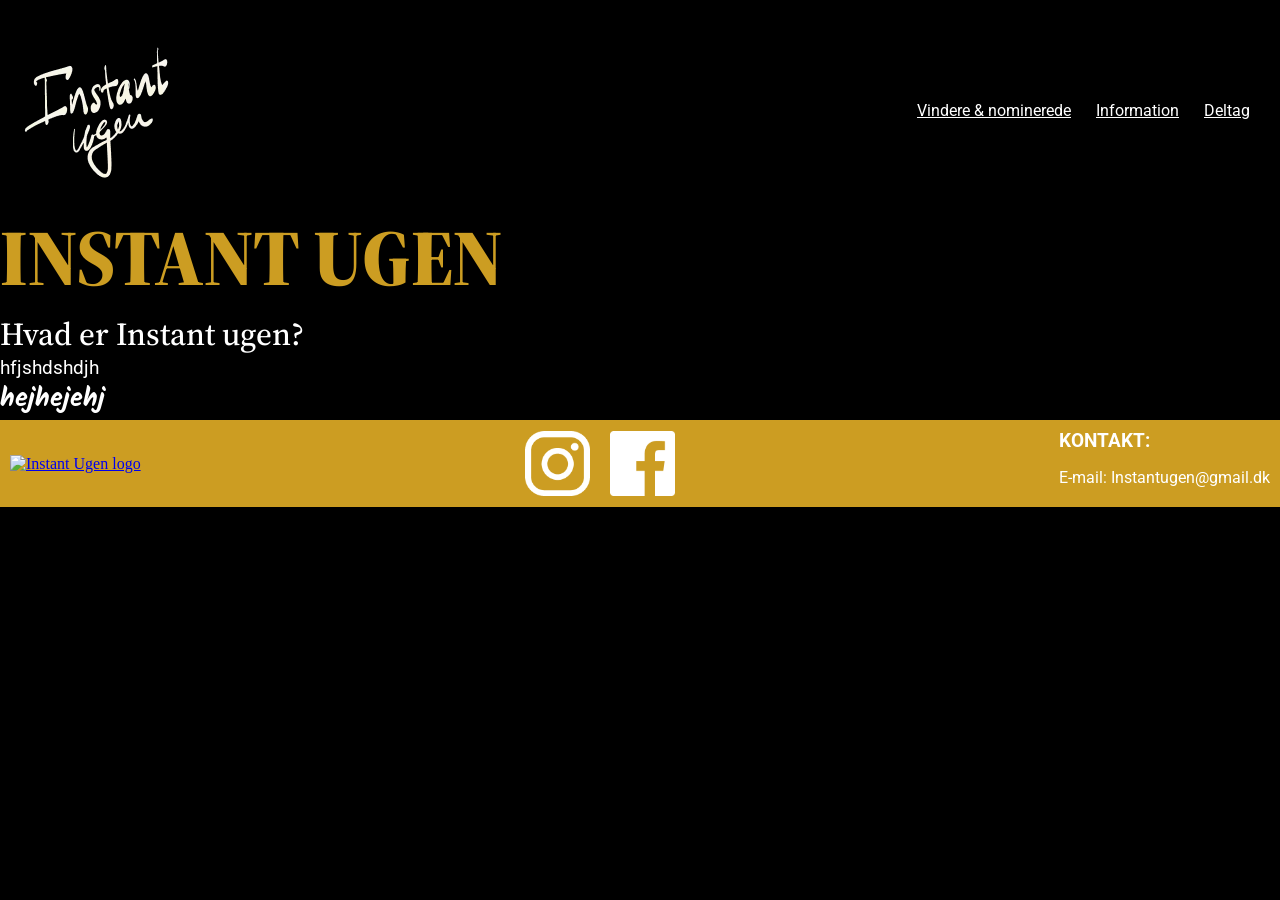
==== index.html @ 0c317a27 "initial comit" ====
<!doctype html>
<html lang="en">
  <head>
    <meta charset="UTF-8" />
    <meta name="viewport" content="width=device-width, initial-scale=1.0" />
    <title>Document</title>

    <link rel="stylesheet" href="css/global.css" />
    <link rel="stylesheet" href="css/index.css" />

    <link rel="preconnect" href="https://fonts.googleapis.com" />
    <link rel="preconnect" href="https://fonts.gstatic.com" crossorigin />
    <link
      href="https://fonts.googleapis.com/css2?family=Source+Serif+4:ital,opsz,wght@0,8..60,200..900;1,8..60,200..900&display=swap"
      rel="stylesheet"
    />

    <link rel="preconnect" href="https://fonts.googleapis.com" />
    <link rel="preconnect" href="https://fonts.gstatic.com" crossorigin />
    <link
      href="https://fonts.googleapis.com/css2?family=Roboto:ital,wght@0,100..900;1,100..900&display=swap"
      rel="stylesheet"
    />

    <link rel="preconnect" href="https://fonts.googleapis.com" />
    <link rel="preconnect" href="https://fonts.gstatic.com" crossorigin />
    <link
      href="https://fonts.googleapis.com/css2?family=Kalam:wght@300;400;700&display=swap"
      rel="stylesheet"
    />

    <script src="js/burger.js" defer></script>
    <script src="js/index.js" defer></script>
    />
  </head>
  <body>
    <header>
      <div class="logo">
        <a href="/">
          <img src="logo/Logo.webp" alt="logo" />
        </a>
      </div>

      <nav>
        <ul class="menu">
          <li><a href="vindere.html">Vindere & nominerede</a></li>
          <li><a href="info.html">Information</a></li>
          <li><a href="formular.html">Deltag</a></li>
        </ul>

        <button class="burger">
          <span class="line"></span>
          <span class="line"></span>
          <span class="line"></span>
        </button>
      </nav>
    </header>

    <main>
      <h1>INSTANT UGEN</h1>
      <h2>Hvad er Instant ugen?</h2>
      <p>hfjshdshdjh</p>
      <h4>hejhejehj</h4>
    </main>

    <footer class="footer">
      <div class="footer-logo">
        <a href="/">
          <img src="logo/logo.webp" alt="Instant Ugen logo" />
        </a>
      </div>

      <div class="socialemedia">
        <a href="#">
          <img src="logo/instagram_logo2.webp" alt="Instagram" />
        </a>

        <a href="#">
          <img src="logo/facebook_icon2.webp" alt="Facebook" />
        </a>
      </div>

      <div class="kontaktinfo">
        <h3>KONTAKT:</h3>
        <p>E-mail: Instantugen@gmail.dk</p>
      </div>
    </footer>
  </body>
</html>
---- css/global.css ----
/* ************* RESET ************* */
* {
  margin: 0;
  padding: 0;
  box-sizing: border-box;
}

img {
  width: 100%;
  height: auto;
  display: block;
}

/* ************* FARVER ************* */
:root {
  --background-color: #000;
  --overskrift-color: #cc9d22;
  --underoverskrift_1-color: #a93939;
  --underoverskrift_2-color: #cc9d22;
  --boks-color: #79d3ff;
  --tekst-color: #ffffff;
}

/* ************* BODY ************* */
body {
  background-color: var(--background-color);
}

/* ************* OVERSKRIFTER ************* */
h1 {
  font-family: "Source Serif 4", serif;
  font-weight: 900;
  font-size: 3rem;
  color: var(--overskrift-color);
}

h2 {
  font-family: "Source Serif 4", serif;
  font-weight: 500;
  font-size: 1.5rem;
  color: white;
}

p {
  font-family: "Roboto";
  font-size: 1rem;
  color: var(--tekst-color);
}

h4 {
  font-family: "Kalam";
  font-size: 1.3rem;
  color: var(--tekst-color);
}

/*************** FOOTER ***************/

.footer {
  background-color: #cc9d22;
  width: 100%;
  padding: 10px;

  display: flex;
  align-items: center;
  justify-content: space-between;
}

/* LOGO */

.footer .logo {
  width: 140px;
}

.footer .logo img {
  width: 100%;
  height: auto;
}

/* SOCIALE MEDIER */

.socialemedia {
  display: flex;
  flex-direction: row;
  align-items: center;
  justify-content: center;
  gap: 20px;
}

.socialemedia img {
  width: 65px;
  height: 65px;
  object-fit: contain;
  transition: transform 0.2s ease;
}

.socialemedia img:hover {
  transform: scale(1.1);
}

/* KONTAKT */

.kontaktinfo {
  color: white;
  font-family: "Roboto";
}

.kontaktinfo p {
  font-family: "Roboto";
  margin: 0 0 10px 0;
  font-size: 1rem;
  margin-top: 1rem;
}

/*************** MOBIL ***************/

@media (max-width: 800px) {
  .footer {
    flex-direction: column;
    justify-content: center;
    gap: 35px;
    padding: 40px 20px;
    text-align: center;
  }

  .footer .logo {
    width: 120px;
  }

  .socialemedia img {
    width: 55px;
    height: 55px;
  }
}

/****************** menu ****************/

header {
  position: sticky;
  top: 0;
  display: flex;
  justify-content: space-between;
  align-items: center;
  padding: 20px;
  background-color: #0000;
}

.menu {
  display: flex;
  list-style: none;
  margin: 0;
  padding: 0;
}

.menu li {
  margin-right: 5px;
}

.menu li:last-child {
  margin-right: 0;
}

.menu a {
  display: block;
  padding: 10px;
  color: #ffffff;
  font-family: "roboto";
  font-size: 1rem;
  transition: color 0.3s;
  text-align: end;
}

.menu a:hover {
  color: #cc9d22;
}

.burger {
  width: 30px;
  height: 20px;
  cursor: pointer;
}

.burger .line {
  display: block;
  width: 100%;
  height: 2px;
  background-color: #ffffff;
  margin-bottom: 5px;
  transition: 0.2s linear;
}
.burger {
  display: none;
}

@media screen and (max-width: 800px) {
  .menu {
    display: none;
  }
  .burger {
    display: block;
    background-color: transparent;
    border: 0;
  }
  .burger.active .line:nth-child(1) {
    transform: rotate(45deg) translate(5px, 5px);
    transition: 0.2s linear;
  }

  .burger.active .line:nth-child(2) {
    opacity: 0;
    transition: 0.15s linear;
  }

  .burger.active .line:nth-child(3) {
    transform: rotate(-45deg) translate(5px, -5px);
    transition: 0.2s linear;
  }

  nav.active .menu {
    display: block;
    background-color: #0000;
    position: absolute;
    top: 94px;
    left: 0;
    width: 100%;
    box-shadow: 0 10px 10px rgba(0, 0, 0, 0.1);
    z-index: 1;
  }

  nav.active .menu li {
    margin: 10px 20px;
  }

  nav.active .menu a {
    font-size: 24px;
  }
}

.knapheader a {
  text-decoration: none;
  background-color: white;
  color: #c39b7a;
  border: 3px solid;
  padding: 10px 20px;
  border-radius: 50px;
  font-size: 1.5rem;
  font-weight: bold;
}

.knapheader a:hover {
  color: black;
}

@media (min-width: 800px) {
  /* ************* OVERSKRIFTER ************* */
  h1 {
    font-size: 5rem;
  }

  h2 {
    font-size: 2rem;
  }

  p {
    font-size: 1.2rem;
  }

  h4 {
    font-size: 1.6rem;
  }
}
---- css/index.css ----
@media (min-width: 800px) {
}
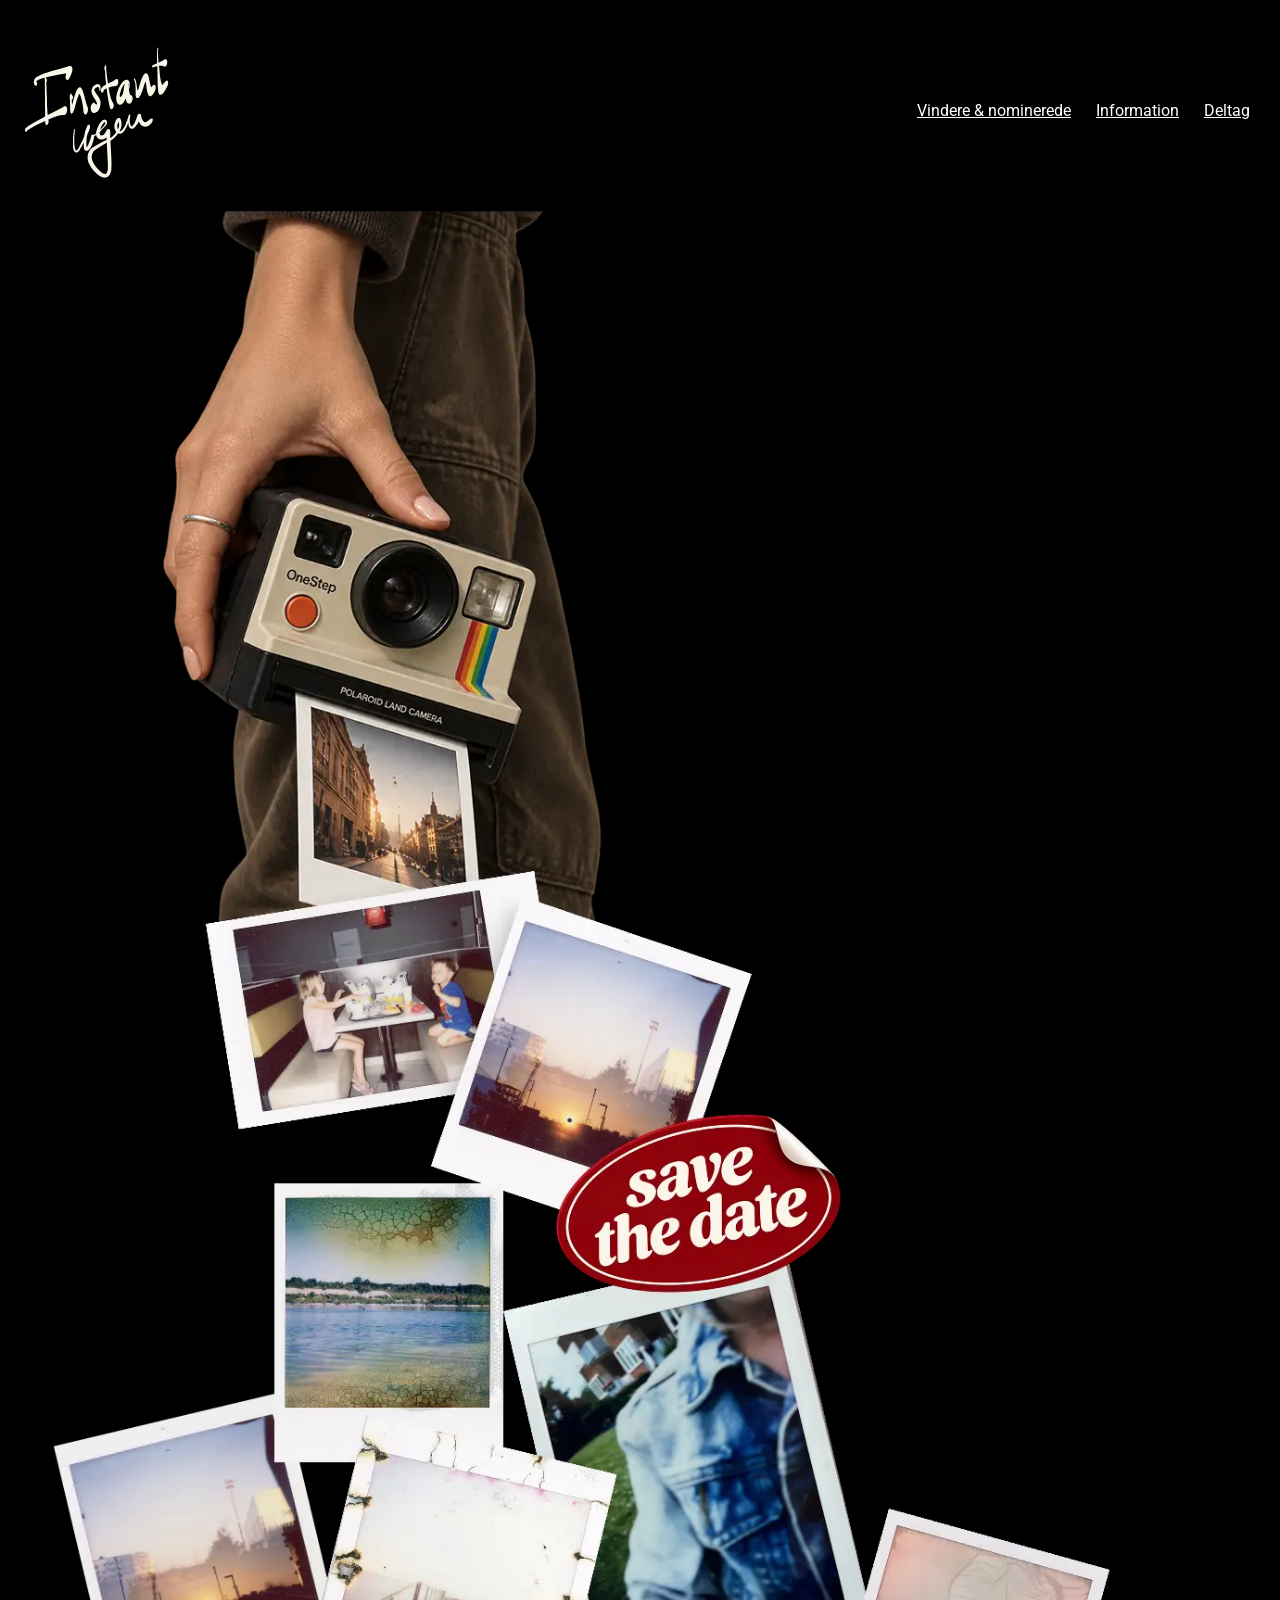
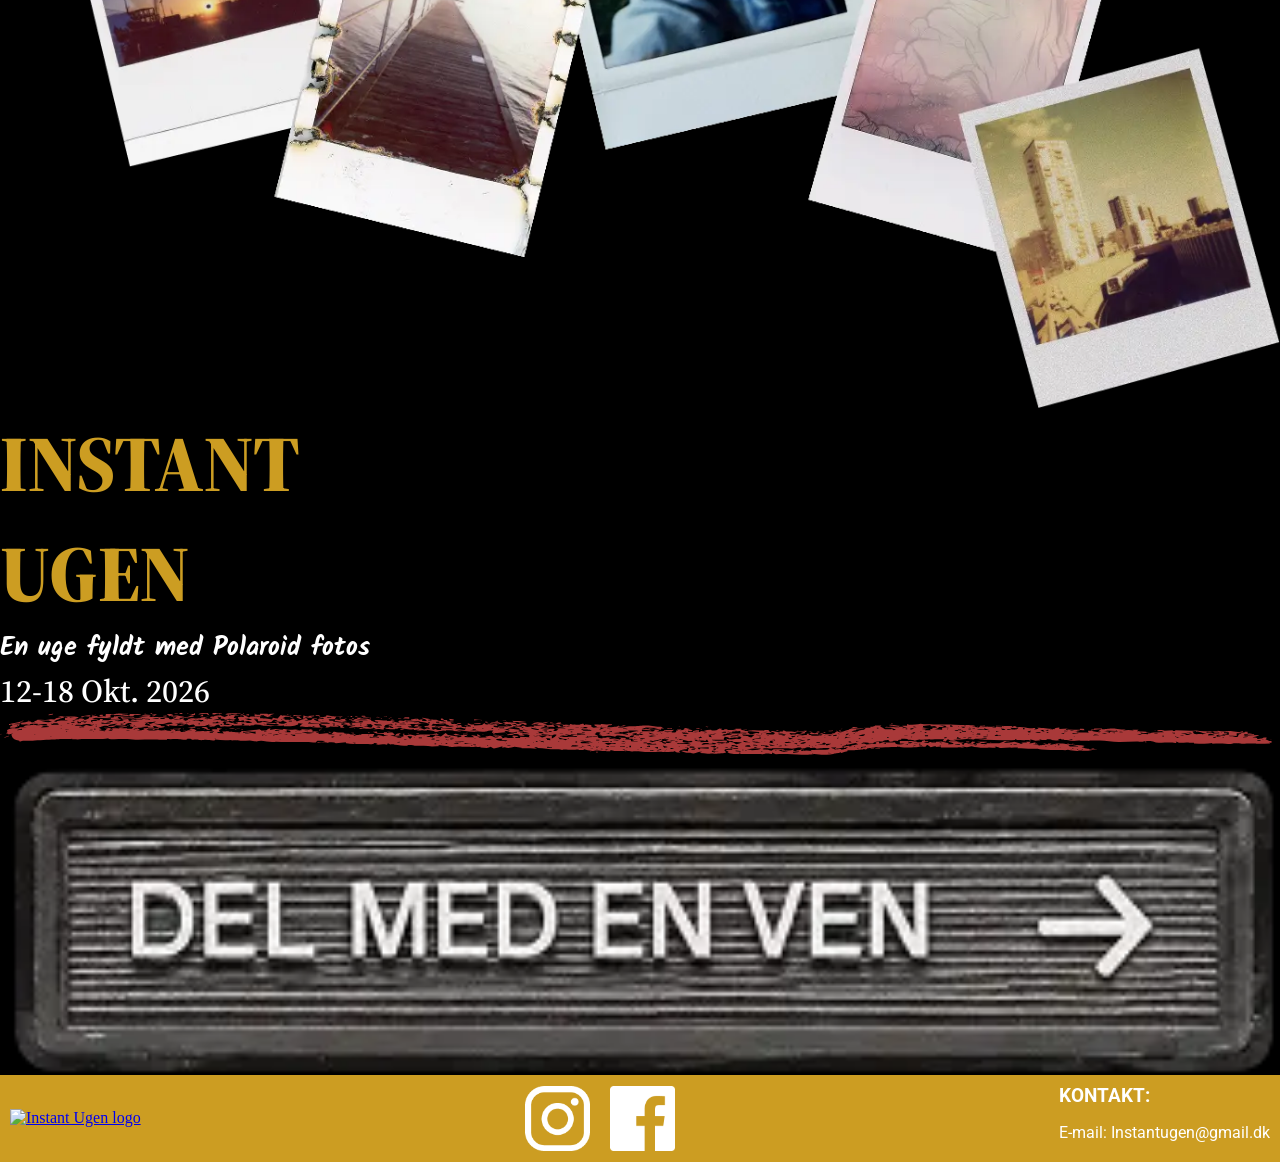
==== commit 86e892ea: "done global" ====
--- a/index.html
+++ b/index.html
@@ -57,10 +57,34 @@
     </header>
 
     <main>
-      <h1>INSTANT UGEN</h1>
-      <h2>Hvad er Instant ugen?</h2>
-      <p>hfjshdshdjh</p>
-      <h4>hejhejehj</h4>
+      <section class="forside">
+        <div class="hero">
+          <div class="hero-billede">
+            <img
+              src="img/Herobillede_med_kamera.webp"
+              alt="Person med Polaroidkamera og Polaroidbilleder"
+            />
+          </div>
+
+          <div class="hero-tekst">
+            <h1>INSTANT<br />UGEN</h1>
+
+            <h4>En uge fyldt med Polaroid fotos</h4>
+
+            <div class="dato">
+              <h2>12-18 Okt. 2026</h2>
+              <img class="roed-streg" src="img/rødstreg_forside.svg" alt="" />
+            </div>
+
+            <a href="#" class="del-knap">
+              <img
+                src="img/del_med_en_ven_knap_desktop.webp"
+                alt="Del med en ven"
+              />
+            </a>
+          </div>
+        </div>
+      </section>
     </main>
 
     <footer class="footer">
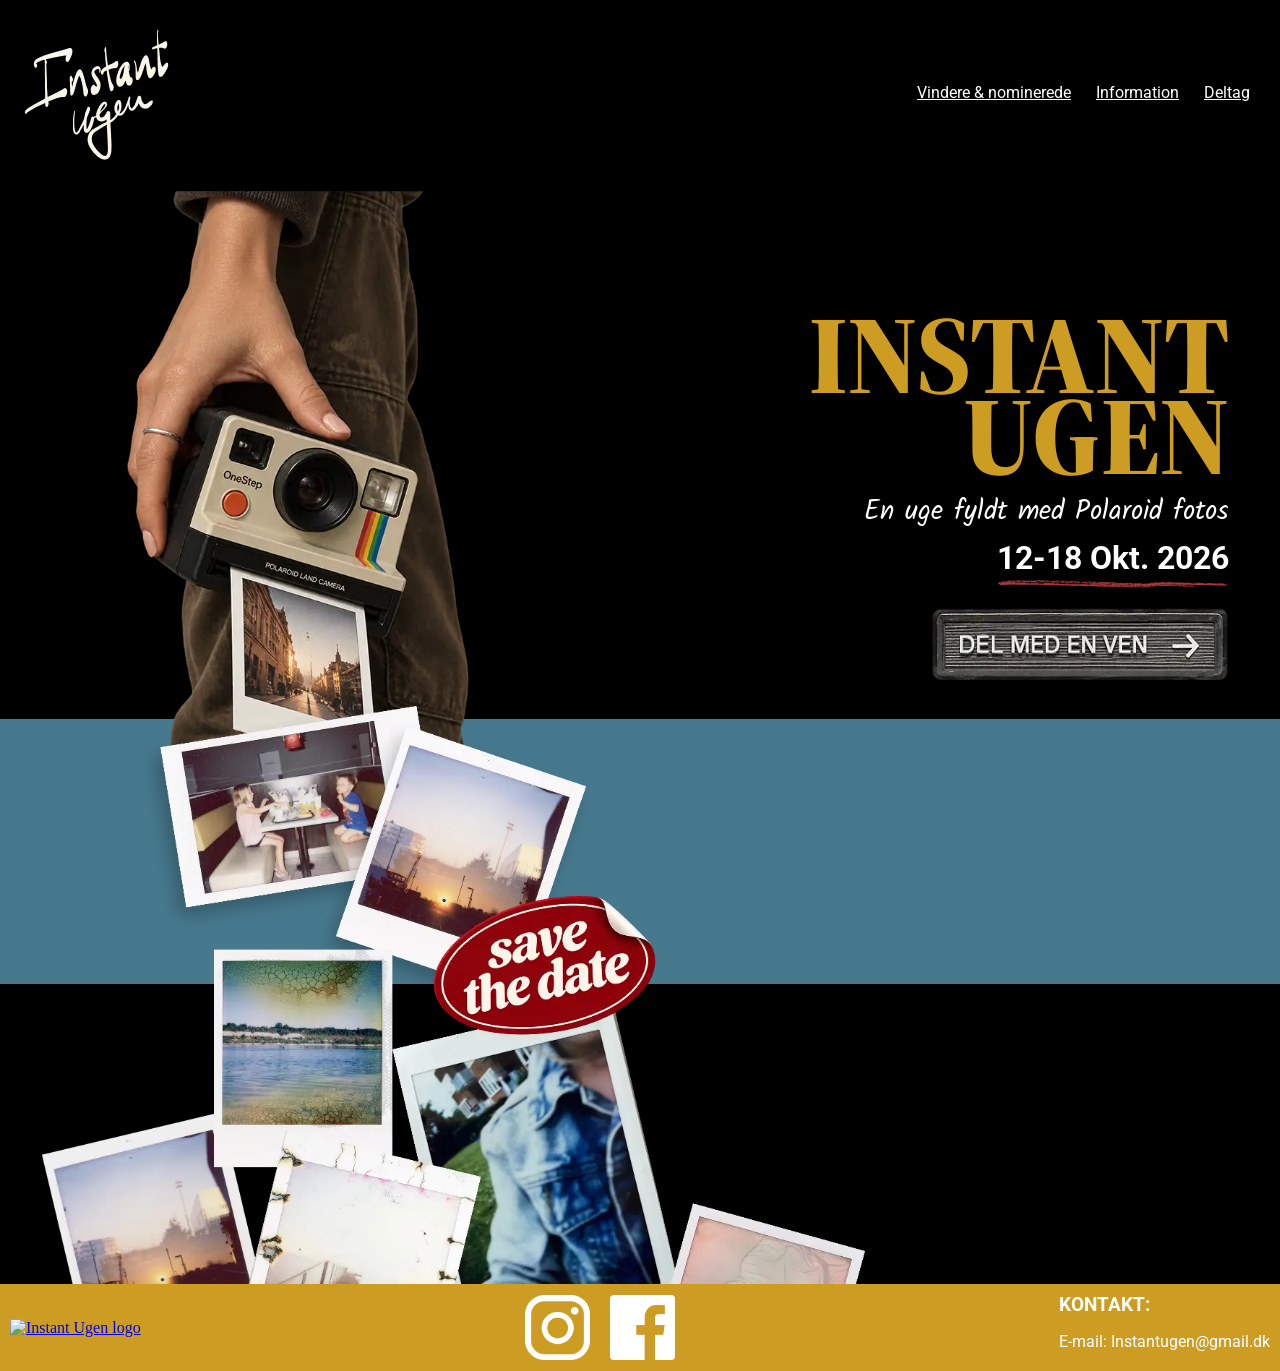
==== commit b3738db3: "Hero sektion" ====
--- a/index.html
+++ b/index.html
@@ -1,13 +1,18 @@
 <!doctype html>
-<html lang="en">
+<html lang="da">
   <head>
     <meta charset="UTF-8" />
     <meta name="viewport" content="width=device-width, initial-scale=1.0" />
-    <title>Document</title>
 
+    <title>Instant Ugen</title>
+
+    <!-- Fælles CSS -->
     <link rel="stylesheet" href="css/global.css" />
+
+    <!-- Forsidens CSS -->
     <link rel="stylesheet" href="css/index.css" />
 
+    <!-- Source Serif 4 -->
     <link rel="preconnect" href="https://fonts.googleapis.com" />
     <link rel="preconnect" href="https://fonts.gstatic.com" crossorigin />
     <link
@@ -15,15 +20,13 @@
       rel="stylesheet"
     />
 
-    <link rel="preconnect" href="https://fonts.googleapis.com" />
-    <link rel="preconnect" href="https://fonts.gstatic.com" crossorigin />
+    <!-- Roboto -->
     <link
       href="https://fonts.googleapis.com/css2?family=Roboto:ital,wght@0,100..900;1,100..900&display=swap"
       rel="stylesheet"
     />
 
-    <link rel="preconnect" href="https://fonts.googleapis.com" />
-    <link rel="preconnect" href="https://fonts.gstatic.com" crossorigin />
+    <!-- Kalam -->
     <link
       href="https://fonts.googleapis.com/css2?family=Kalam:wght@300;400;700&display=swap"
       rel="stylesheet"
@@ -31,24 +34,32 @@
 
     <script src="js/burger.js" defer></script>
     <script src="js/index.js" defer></script>
-    />
   </head>
+
   <body>
     <header>
       <div class="logo">
         <a href="/">
-          <img src="logo/Logo.webp" alt="logo" />
+          <img src="logo/Logo.webp" alt="Instant Ugen logo" />
         </a>
       </div>
 
       <nav>
         <ul class="menu">
-          <li><a href="vindere.html">Vindere & nominerede</a></li>
-          <li><a href="info.html">Information</a></li>
-          <li><a href="formular.html">Deltag</a></li>
+          <li>
+            <a href="vindere.html">Vindere & nominerede</a>
+          </li>
+
+          <li>
+            <a href="info.html">Information</a>
+          </li>
+
+          <li>
+            <a href="formular.html">Deltag</a>
+          </li>
         </ul>
 
-        <button class="burger">
+        <button class="burger" aria-label="Åbn menu">
           <span class="line"></span>
           <span class="line"></span>
           <span class="line"></span>
@@ -57,32 +68,40 @@
     </header>
 
     <main>
-      <section class="forside">
-        <div class="hero">
-          <div class="hero-billede">
-            <img
-              src="img/Herobillede_med_kamera.webp"
-              alt="Person med Polaroidkamera og Polaroidbilleder"
-            />
+      <!-- HERO -->
+      <section class="hero">
+        <!-- Blå baggrund -->
+        <div class="blaa-baggrund"></div>
+
+        <!-- Det store samlede billede -->
+        <div class="hero-billede">
+          <img
+            src="img/Herobillede_med_kamera.webp"
+            alt="Polaroidkamera og Polaroidbilleder"
+          />
+        </div>
+
+        <!-- Tekst -->
+        <div class="hero-tekst">
+          <h1>
+            INSTANT<br />
+            UGEN
+          </h1>
+
+          <h4>En uge fyldt med Polaroid fotos</h4>
+
+          <div class="dato">
+            <h2>12-18 Okt. 2026</h2>
+
+            <img class="roed-streg" src="img/rødstreg_forside.svg" alt="" />
           </div>
 
-          <div class="hero-tekst">
-            <h1>INSTANT<br />UGEN</h1>
-
-            <h4>En uge fyldt med Polaroid fotos</h4>
-
-            <div class="dato">
-              <h2>12-18 Okt. 2026</h2>
-              <img class="roed-streg" src="img/rødstreg_forside.svg" alt="" />
-            </div>
-
-            <a href="#" class="del-knap">
-              <img
-                src="img/del_med_en_ven_knap_desktop.webp"
-                alt="Del med en ven"
-              />
-            </a>
-          </div>
+          <a href="#" class="del-knap">
+            <img
+              src="img/del_med_en_ven_knap_desktop.webp"
+              alt="Del med en ven"
+            />
+          </a>
         </div>
       </section>
     </main>
--- a/css/global.css
+++ b/css/global.css
@@ -30,7 +30,7 @@
 h1 {
   font-family: "Source Serif 4", serif;
   font-weight: 900;
-  font-size: 3rem;
+  font-size: 2rem;
   color: var(--overskrift-color);
 }
 
--- a/css/index.css
+++ b/css/index.css
@@ -1,2 +1,197 @@
+/* ******************************** */
+/* FORSIDE                           */
+/* MOBILE FIRST                     */
+/* ******************************** */
+
+/* ---------- HERO ---------- */
+
+.hero {
+  position: relative;
+  width: 100%;
+  height: 900px;
+  overflow: hidden;
+}
+
+/* ---------- BLÅ BAGGRUND ---------- */
+
+.blaa-baggrund {
+  position: absolute;
+  top: 365px;
+  left: 0;
+
+  width: 100%;
+  height: 150px;
+
+  background-color: #47798e;
+
+  z-index: 1;
+}
+
+/* ---------- STORT HERO-BILLEDE ---------- */
+
+.hero-billede {
+  position: absolute;
+
+  top: 0;
+  left: 0;
+
+  width: 100%;
+
+  z-index: 2;
+}
+
+.hero-billede img {
+  width: 100%;
+  height: auto;
+}
+
+/* ---------- HERO TEKST ---------- */
+
+.hero-tekst {
+  position: absolute;
+
+  top: 95px;
+  right: 5%;
+
+  width: 48%;
+
+  text-align: right;
+
+  z-index: 3;
+}
+
+/* ---------- OVERSKRIFT ---------- */
+
+.hero-tekst h1 {
+  font-size: 3.3rem;
+  line-height: 0.75;
+
+  margin: 0;
+}
+
+/* ---------- UNDEROVERSKRIFT ---------- */
+
+.hero-tekst h4 {
+  font-size: 1rem;
+  font-weight: 400;
+
+  line-height: 1.1;
+
+  margin-top: 15px;
+
+  white-space: nowrap;
+}
+
+/* ---------- DATO ---------- */
+
+.dato {
+  display: inline-block;
+
+  margin-top: 10px;
+}
+
+.dato h2 {
+  font-family: "Roboto", sans-serif;
+
+  font-size: 1.35rem;
+  font-weight: 700;
+
+  white-space: nowrap;
+}
+
+/* ---------- RØD STREG ---------- */
+
+.roed-streg {
+  width: 100%;
+  height: auto;
+
+  margin-top: 3px;
+}
+
+/* ---------- DEL MED EN VEN ---------- */
+
+.del-knap {
+  display: block;
+
+  width: 190px;
+
+  margin-top: 12px;
+  margin-left: auto;
+}
+
+.del-knap img {
+  width: 100%;
+  height: auto;
+}
+
+/* ******************************** */
+/* DESKTOP                          */
+/* FÆLLES BREAKPOINT: 800PX         */
+/* ******************************** */
+
 @media (min-width: 800px) {
+  /* ---------- HERO ---------- */
+
+  .hero {
+    height: 1100px;
+  }
+
+  /* ---------- BLÅ BAGGRUND ---------- */
+
+  .blaa-baggrund {
+    top: 535px;
+
+    height: 265px;
+  }
+
+  /* ---------- STORT HERO-BILLEDE ---------- */
+
+  .hero-billede {
+    top: 0;
+    left: 0;
+
+    width: 78%;
+  }
+
+  /* ---------- HERO TEKST ---------- */
+
+  .hero-tekst {
+    top: 130px;
+    right: 4%;
+
+    width: 50%;
+  }
+
+  /* ---------- OVERSKRIFT ---------- */
+
+  .hero-tekst h1 {
+    font-size: 7rem;
+    line-height: 0.72;
+  }
+
+  /* ---------- UNDEROVERSKRIFT ---------- */
+
+  .hero-tekst h4 {
+    font-size: 1.7rem;
+
+    margin-top: 22px;
+  }
+
+  /* ---------- DATO ---------- */
+
+  .dato {
+    margin-top: 12px;
+  }
+
+  .dato h2 {
+    font-size: 2rem;
+  }
+
+  /* ---------- DEL MED EN VEN ---------- */
+
+  .del-knap {
+    width: 300px;
+
+    margin-top: 18px;
+  }
 }
